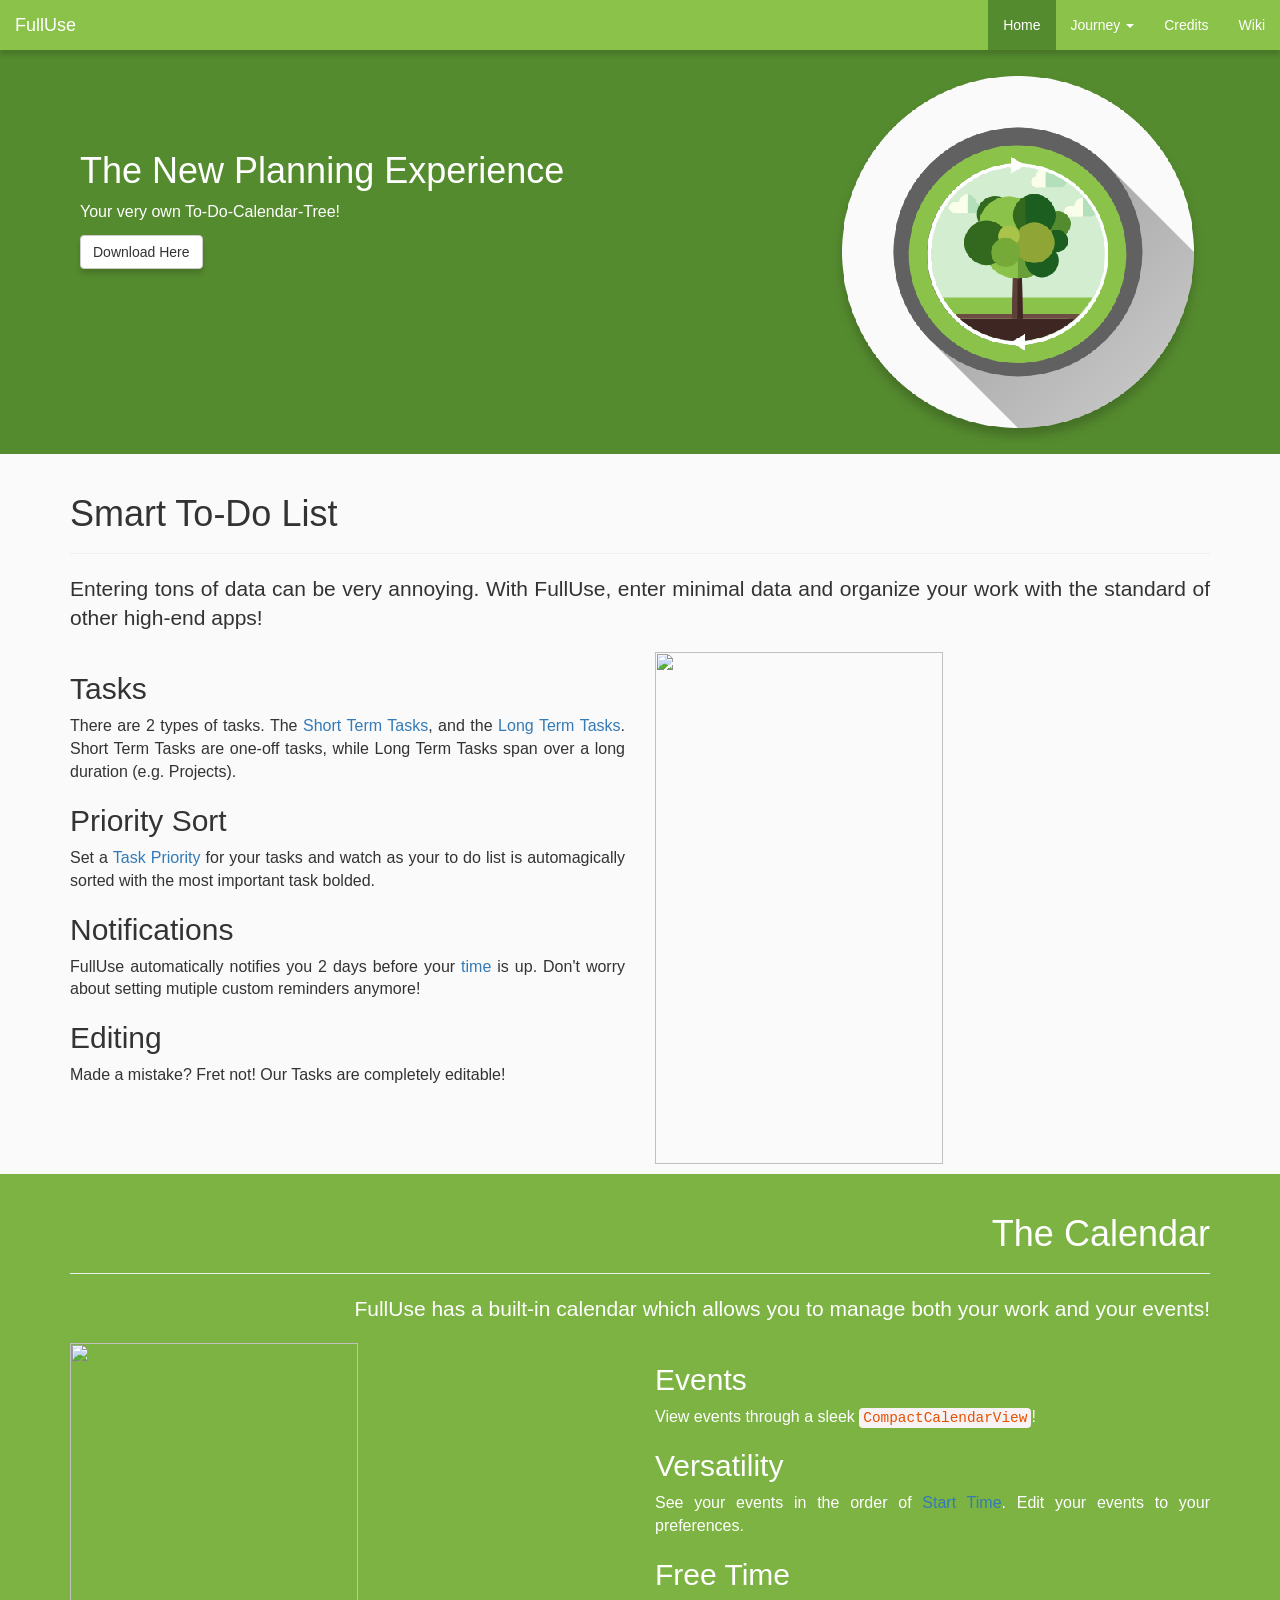
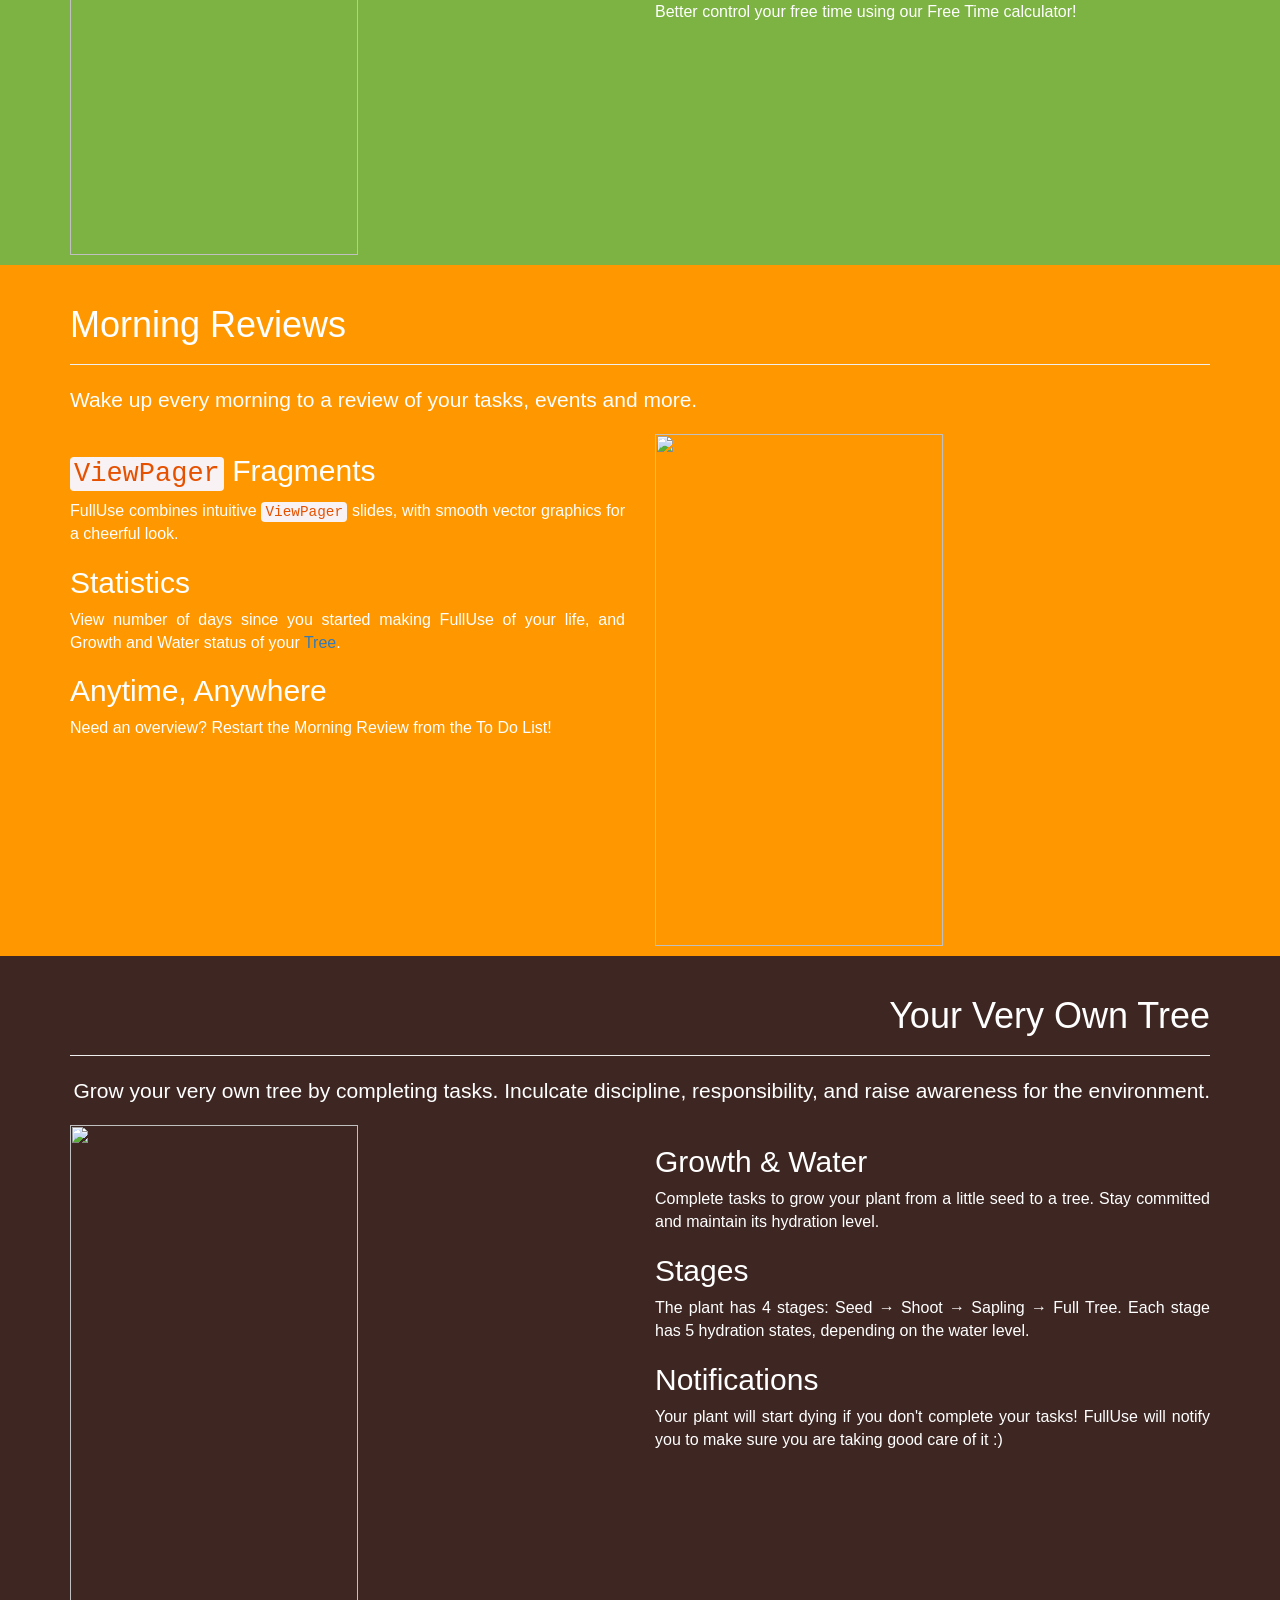
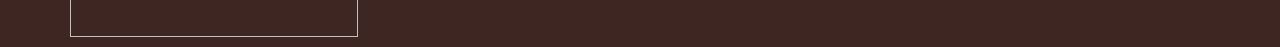
==== fulluse-webreport-master/index.html @ fb4ee41f "Added reload of all files" ====
<!DOCTYPE html>
<html lang="en">
<head>
	<title>FullUse | Home</title>
	<meta charset="utf-8">
	<meta name="viewport" content="width=device-width, initial-scale=1">
	<link rel="stylesheet" type="text/css" href="css/main.css">
	<link rel="stylesheet" href="https://maxcdn.bootstrapcdn.com/bootstrap/3.3.7/css/bootstrap.min.css">
	<link rel="stylesheet" href="css/download-banner.css">
	<link rel="stylesheet" type="text/css" href="css/parallax.css">
	<link rel="stylesheet" type="text/css" href="css/navbar.css">
	<link rel="icon" href="favicon.ico">
	<script src="https://ajax.googleapis.com/ajax/libs/jquery/3.2.1/jquery.min.js"></script>
	<script src="https://maxcdn.bootstrapcdn.com/bootstrap/3.3.7/js/bootstrap.min.js"></script>
</head>
<body>
	<!-- Navigation Bar -->
	<nav class="navbar navbar-inverse navbar-fixed-top">
		<div class="container-fluid">
			<div class="navbar-header">
				<button type="button" class="navbar-toggle" data-toggle="collapse" data-target="#mainNav">
			        <span class="icon-bar"></span>
			        <span class="icon-bar"></span>
			        <span class="icon-bar"></span> 
			     </button>
				<a class="navbar-brand" href="index.html">FullUse</a>
			</div>
			<div class="collapse navbar-collapse" id="mainNav">
				<ul class="nav navbar-nav navbar-right">
					<li class="active"><a href="index.html">Home</a></li>
	      			<li class="dropdown">
	      				<a class="dropdown-toggle" data-toggle="dropdown" href="#">Journey <span class="caret"/></a>
	      				<ul class="dropdown-menu">
				          	<li><a class="dropdown-menu-link" href="changelog.html">Changelog</a></li>
				          	<li><a class="dropdown-menu-link" href="gallery.html">Gallery</a></li>
				          	<li><a class="dropdown-menu-link" href="#">Evaluations</a></li>
	      				</ul>
	      			</li>
	      			<li><a href="#">Credits</a></li>
	      			<li><a href="#">Wiki</a></li>
				</ul>
			</div>
		</div>
	</nav>
	<!-- Download Banner -->
	<div class="container-fluid download-banner">
		<div class="container">
			<div class="media">
				<div class="media-body">
					<h1 class="media-heading">The New Planning Experience</h1>
					<p>Your very own To-Do-Calendar-Tree!</p>
					<button type="button" class="btn btn-default" onclick="download('apk/alpha/v0.0.4 8-8-2017.apk')">Download Here</button>
					<iframe id="download_iFrame" style="display: none;"></iframe>
					<script type="text/javascript">
						function download(url) {
							document.getElementById("download_iFrame").src = url;
						}
					</script>
				</div>
				<div class="media-right">
					<img src="img/ic_launcher.png" class="media-object" style="width: 30vw;"/>
				</div>
			</div>
		</div>
	</div>
	<div class="container-fluid">
		<div class="container home-section">
			<div class="page-header">
				<h1>Smart To-Do List</h1>
			</div>
			<p class="lead text-justify">Entering tons of data can be very annoying. With FullUse, enter minimal data and organize your work with the standard of other high-end apps!</p>
			<div class="row">
				<div class="col-xs-12 col-sm-6">
					<!-- Tasks Information -->
					<h2>Tasks</h2>
					<p class="text-justify">There are 2 types of tasks. The <a href="wiki.html#STT">Short Term Tasks</a>, and the <a href="wiki.html#LTT">Long Term Tasks</a>.
					Short Term Tasks are one-off tasks, while Long Term Tasks span over a long duration (e.g. Projects).</p>
					<!-- Priority Sort Brief Information -->
					<h2>Priority Sort</h2>
					<p class="text-justify">Set a <a href="wiki.html#PRIORITY">Task Priority</a> for your tasks and watch as your to do list is automagically sorted with the most important task bolded.</p>
					<!-- Notification Brief Information -->
					<h2>Notifications</h2>
					<p class="text-justify">FullUse automatically notifies you 2 days before your <a href="wiki.html#STTDUEDATE">time</a> is up. Don't worry about setting mutiple custom reminders anymore!</p>
					<!-- Editing Brief Information -->
					<h2>Editing</h2>
					<p class="text-justify">Made a mistake? Fret not! Our Tasks are completely editable!</p>
				</div>
				<div class="col-xs-12 col-sm-6 pull-right">
					<img src="img/tasks.png" style="width: 22.5vw; height:40vw;"/>
				</div>
				</div>
			</div>
		</div>
	</div>
	<div class="container-fluid" style="background-color: #7CB342; color: #FFF;">
		<div class="container home-section">
			<div class="page-header page-header-right">
				<h1>The Calendar</h1>
			</div>
			<p class="lead text-justify p-right">FullUse has a built-in calendar which allows you to manage both your work and your events!</p>
			<div class="row">
				<div class="col-xs-12 col-sm-6">
					<img src="img/calendar.png" style="width: 22.5vw; height:40vw;"/>
				</div>
				<div class="col-xs-12 col-sm-6">
					<!-- Events Information -->
					<h2>Events</h2>
					<p class="text-justify">View events through a sleek <a href="credits.html#CCV"><code>CompactCalendarView</code></a>!</p>
					<h2>Versatility</h2>
					<p class="text-justify">See your events in the order of <a href="wiki.html/#EVENTSTARTTIME">Start Time</a>. Edit your events to your preferences.</p>
					<!-- Free Time Brief Information -->
					<h2>Free Time</h2>
					<p class="text-justify">Better control your free time using our Free Time calculator!</p>
				</div>
			</div>
		</div>
	</div>
	<div class="container-fluid" style="background-color: #FF9800; color: #FFF;">
		<div class="container home-section">
			<div class="page-header">
				<h1>Morning Reviews</h1>
			</div>
			<p class="lead text-justify">Wake up every morning to a review of your tasks, events and more.</p>
			<div class="row">
				<div class="col-xs-12 col-sm-6">
					<!-- Events Information -->
					<h2><code>ViewPager</code> Fragments</h2>
					<p class="text-justify">FullUse combines intuitive <code>ViewPager</code> slides, with smooth vector graphics for a cheerful look.</p>
					<h2>Statistics</h2>
					<p class="text-justify">View number of days since you started making FullUse of your life, and Growth and Water status of your <a href="wiki.html#TREE">Tree</a>.</p>
					<!-- Free Time Brief Information -->
					<h2>Anytime, Anywhere</h2>
					<p class="text-justify">Need an overview? Restart the Morning Review from the To Do List!</p>
				</div>
				<div class="col-xs-12 col-sm-6 pull-right">
					<img src="img/morning review.png" style="width: 22.5vw; height:40vw;"/>
				</div>
			</div>
		</div>
	</div>
	<div class="container-fluid" style="background-color: #3E2723; color: #FFF;">
		<div class="container home-section">
			<div class="page-header page-header-right">
				<h1>Your Very Own Tree</h1>
			</div>
			<p class="lead text-justify p-right">Grow your very own tree by completing tasks. Inculcate discipline, responsibility, and raise awareness for the environment.</p>
			<div class="row">
				<div class="col-xs-12 col-sm-6"><img src="img/Tree Analysis.png" style="width: 22.5vw; height:40vw;"></div>
				<div class="col-xs-12 col-sm-6">
					<!-- Events Information -->
					<h2>Growth &amp; Water</h2>
					<p class="text-justify">Complete tasks to grow your plant from a little seed to a tree. Stay committed and maintain its hydration level.</p>
					<h2>Stages</h2>
					<p class="text-justify">The plant has 4 stages: Seed &rarr; Shoot &rarr; Sapling &rarr; Full Tree. Each stage has 5 hydration states, depending on the water level.</p>
					<h2>Notifications</h2>
					<p class="text-justify">Your plant will start dying if you don't complete your tasks! FullUse will notify you to make sure you are taking good care of it :)</p>
				</div>
			</div>
		</div>
	</div>
</body>
</html>
---- fulluse-webreport-master/css/main.css ----
/*General Definitions*/

body {
	background-color: #FAFAFA !important;
}

/*Images*/

img {
	image-rendering: auto;
  	image-rendering: crisp-edges;
  	image-rendering: pixelated;
}

/*paragraph*/

p {
	font-size: 16px;
}

code {

	color: #000000 !important;
	text-decoration-color: #000000 !important;
}

a {
	color:white;
}

code {
	color: #E65100 !important;
	text-decoration-color: #E65100 !important;
}


.page-header-right {
	text-align: right;
}

.p-right {
	text-align: right !important;
}

.home-section {
	padding-bottom: 10px;
}
---- fulluse-webreport-master/css/download-banner.css ----
/*Download Banner*/

.download-banner {
	position: relative;
	margin-top: 50px;
	background-color: #558B2F;
	color: #FFF !important;
}

.media {
	padding-top: 10px !important;
	padding-bottom: 10px !important;
}

.media-heading {
	position: absolute;
	top: 30%;
	transform: translateY(-50%);
}

.media-body p {
	position: absolute;
	top: 40%;
	transform: translateY(-50%);
} 

.media-body button {
	position: absolute;
	top: 50%;
	transform: translateY(-50%);

	transition: 0.3s ease;
	box-shadow: 0px 5px 5px rgba(0,0,0,0.15);
}

.media-body button:hover {
	background-color: rgb(230,230,230);
	box-shadow: 0px 10px 10px rgba(0,0,0,0.15);
}

.media-body {
	padding: 10px !important;
}

@media screen and (max-width: 966px) {
	.media-heading {
		font-size: 26px;
	}
}

@media screen and (max-width: 720px) {
	.download-banner .container {
		padding-top: 25px !important;
	}

	.media, .media-body {
		overflow: visible !important;
	}

	.media-heading {
		position: static;
		font-size: 21px;
	}

	.media-body p {
		padding-top: 10px;
		position: static;
	} 

	.media-body button {
		position: static;
		transition: 0.3s ease;
		box-shadow: 0px 5px 5px rgba(0,0,0,0.15);
	}

	.media-body button:hover {
		background-color: rgb(230,230,230);
		box-shadow: 0px 10px 10px rgba(0,0,0,0.15);
	}
}

@media screen and (max-width: 600px) {
	.media-right img {
		display: none;
	}
}

@media screen and (max-width: 414px) {

	.download-banner .container {
		padding-top: 20px !important;
	}

	.media, .media-body {
		overflow: visible !important;
	}

	.media-heading {
		position: static;
		font-size: 21px;
	}

	.media-body p {
		padding-top: 10px;
		position: static;
	} 

	.media-body button {
		position: static;
		transition: 0.3s ease;
		box-shadow: 0px 5px 5px rgba(0,0,0,0.15);
	}

	.media-body button:hover {
		background-color: rgb(230,230,230);
		box-shadow: 0px 10px 10px rgba(0,0,0,0.15);
	}
/*Download Banner*/

.download-banner {
	height: 100;
	position: relative;
	margin-top: 50px;
	background-color: #558B2F;
	color: #FFF !important;
}

.media {
	padding-top: 10px !important;
	padding-bottom: 10px !important;
}

.media-heading {
	position: absolute;
	top: 30%;
	transform: translateY(-50%);
}

.media-body p {
	position: absolute;
	top: 40%;
	transform: translateY(-50%);
} 

.media-body button {
	position: absolute;
	top: 50%;
	transform: translateY(-50%);

	transition: 0.3s ease;
	box-shadow: 0px 5px 5px rgba(0,0,0,0.15);
}

.media-body button:hover {
	background-color: rgb(230,230,230);
	box-shadow: 0px 10px 10px rgba(0,0,0,0.15);
}

.media-body {
	padding: 10px !important;
}

@media screen and (max-width: 966px) {
	.media-heading {
		font-size: 26px;
	}
}

@media screen and (max-width: 720px) {
	.download-banner .container {
		padding-top: 25px !important;
	}

	.media, .media-body {
		overflow: visible !important;
	}

	.media-heading {
		position: static;
		font-size: 21px;
	}

	.media-body p {
		padding-top: 10px;
		position: static;
	} 

	.media-body button {
		position: static;
		transition: 0.3s ease;
		box-shadow: 0px 5px 5px rgba(0,0,0,0.15);
	}

	.media-body button:hover {
		background-color: rgb(230,230,230);
		box-shadow: 0px 10px 10px rgba(0,0,0,0.15);
	}
}

@media screen and (max-width: 600px) {
	.media-right img {
		display: none;
	}
}

@media screen and (max-width: 414px) {

	.download-banner .container {
		padding-top: 20px !important;
	}

	.media, .media-body {
		overflow: visible !important;
	}

	.media-heading {
		position: static;
		font-size: 21px;
	}

	.media-body p {
		padding-top: 10px;
		position: static;
	} 

	.media-body button {
		position: static;
		transition: 0.3s ease;
		box-shadow: 0px 5px 5px rgba(0,0,0,0.15);
	}

	.media-body button:hover {
		background-color: rgb(230,230,230);
		box-shadow: 0px 10px 10px rgba(0,0,0,0.15);
	}
}
---- fulluse-webreport-master/css/navbar.css ----
/*Navigation Bar*/

nav {
	border-radius: 0px !important;
	box-shadow: 0px 5px 5px rgba(0,0,0,0.15);
	margin-bottom: 0px !important;
	border: none !important;
	z-index: 3;
	background-color: #8BC34A !important;
}


ul.nav li a {
	color: #FFF !important;
}

@media screen and (max-width: 750px) {
	ul.dropdown-menu li a {
		color: #FFF !important;
	}
}

@media screen and (min-width: 751px) {
	ul.dropdown-menu li a {
		color: #212121 !important;
	}
}

ul.nav li.active a:not(.dropdown-menu-link) {
	background-color: #558B2F !important;
}

.navbar-header a.navbar-brand {
	color: #FFF !important;
}

.navbar-inverse .navbar-toggle {
	background-color: #558B2F !important;
	border-color: #558B2F !important;
}

.navbar-inverse .navbar-collapse, .navbar-form {
	border-color: #558B2F !important;
}

.navbar-nav>.open>a:hover, .navbar-inverse .navbar-nav>.open>a{
	background-color: #558B2F !important;
}
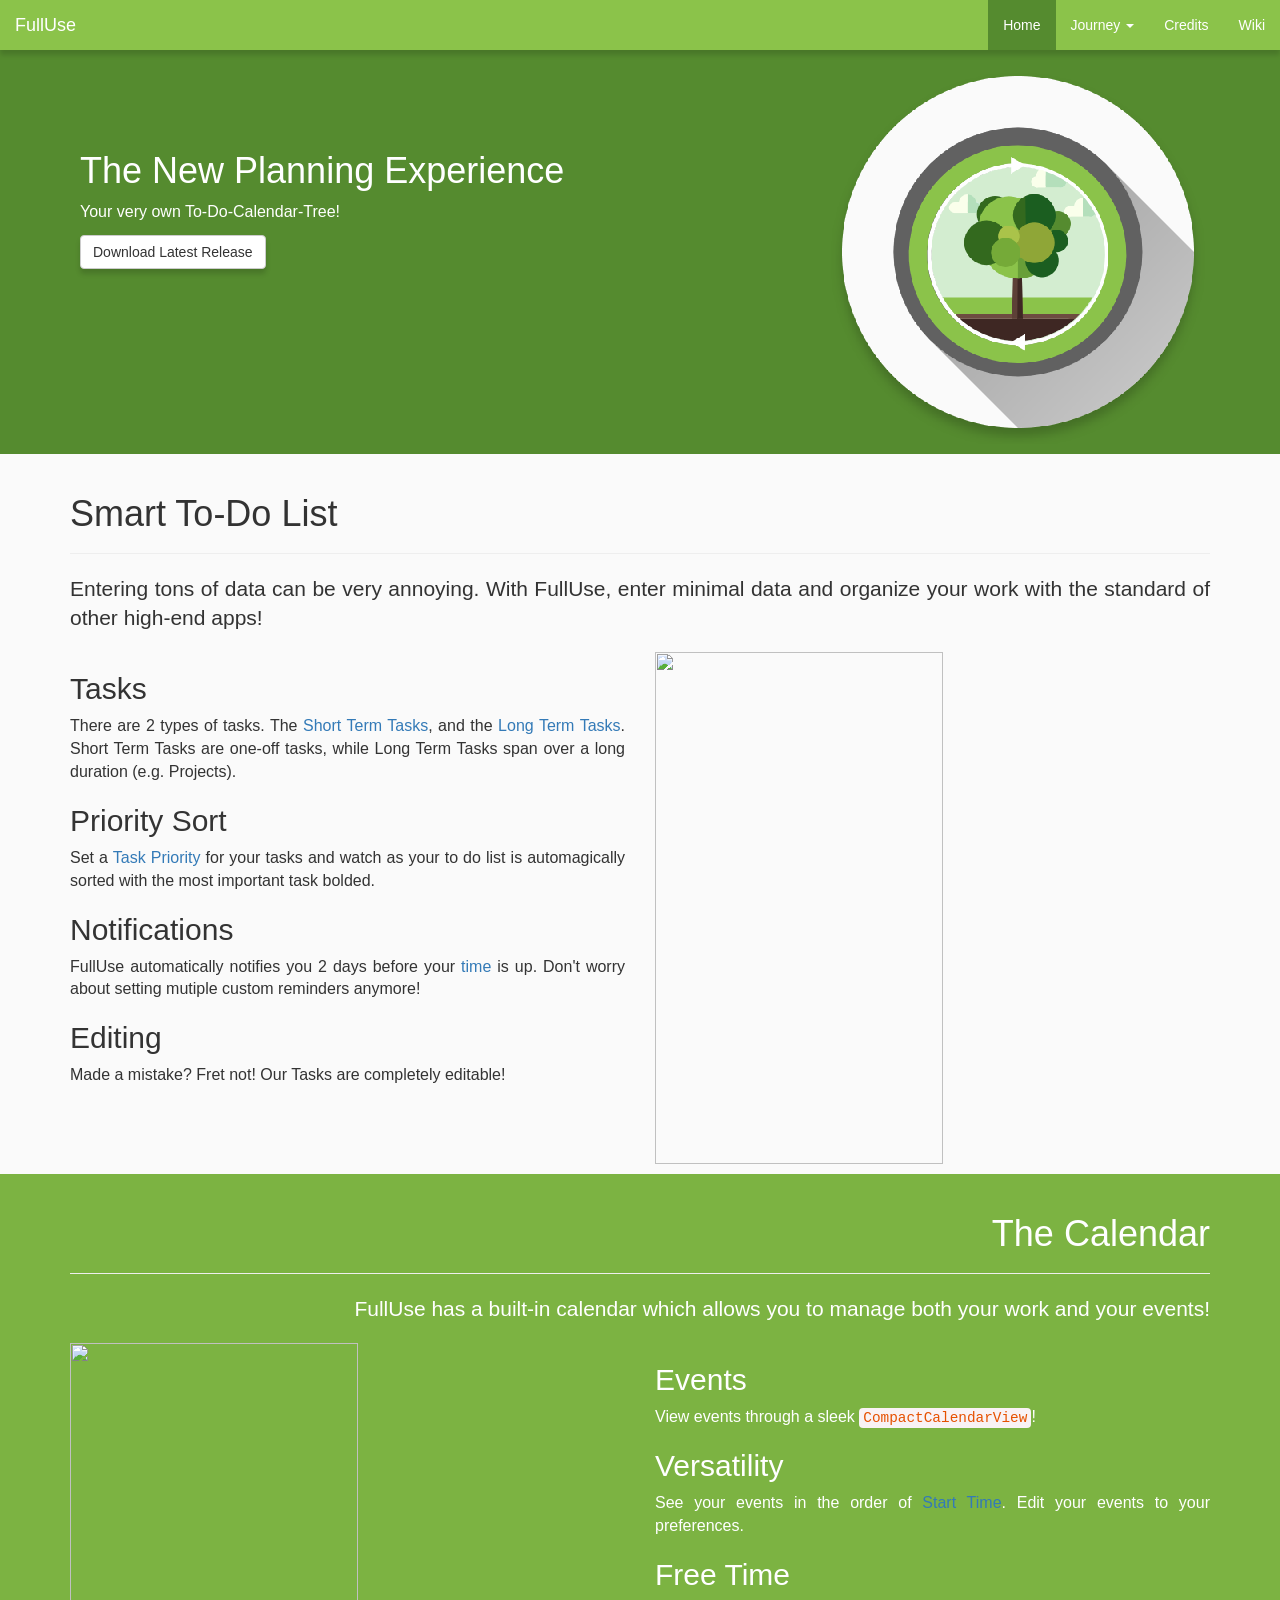
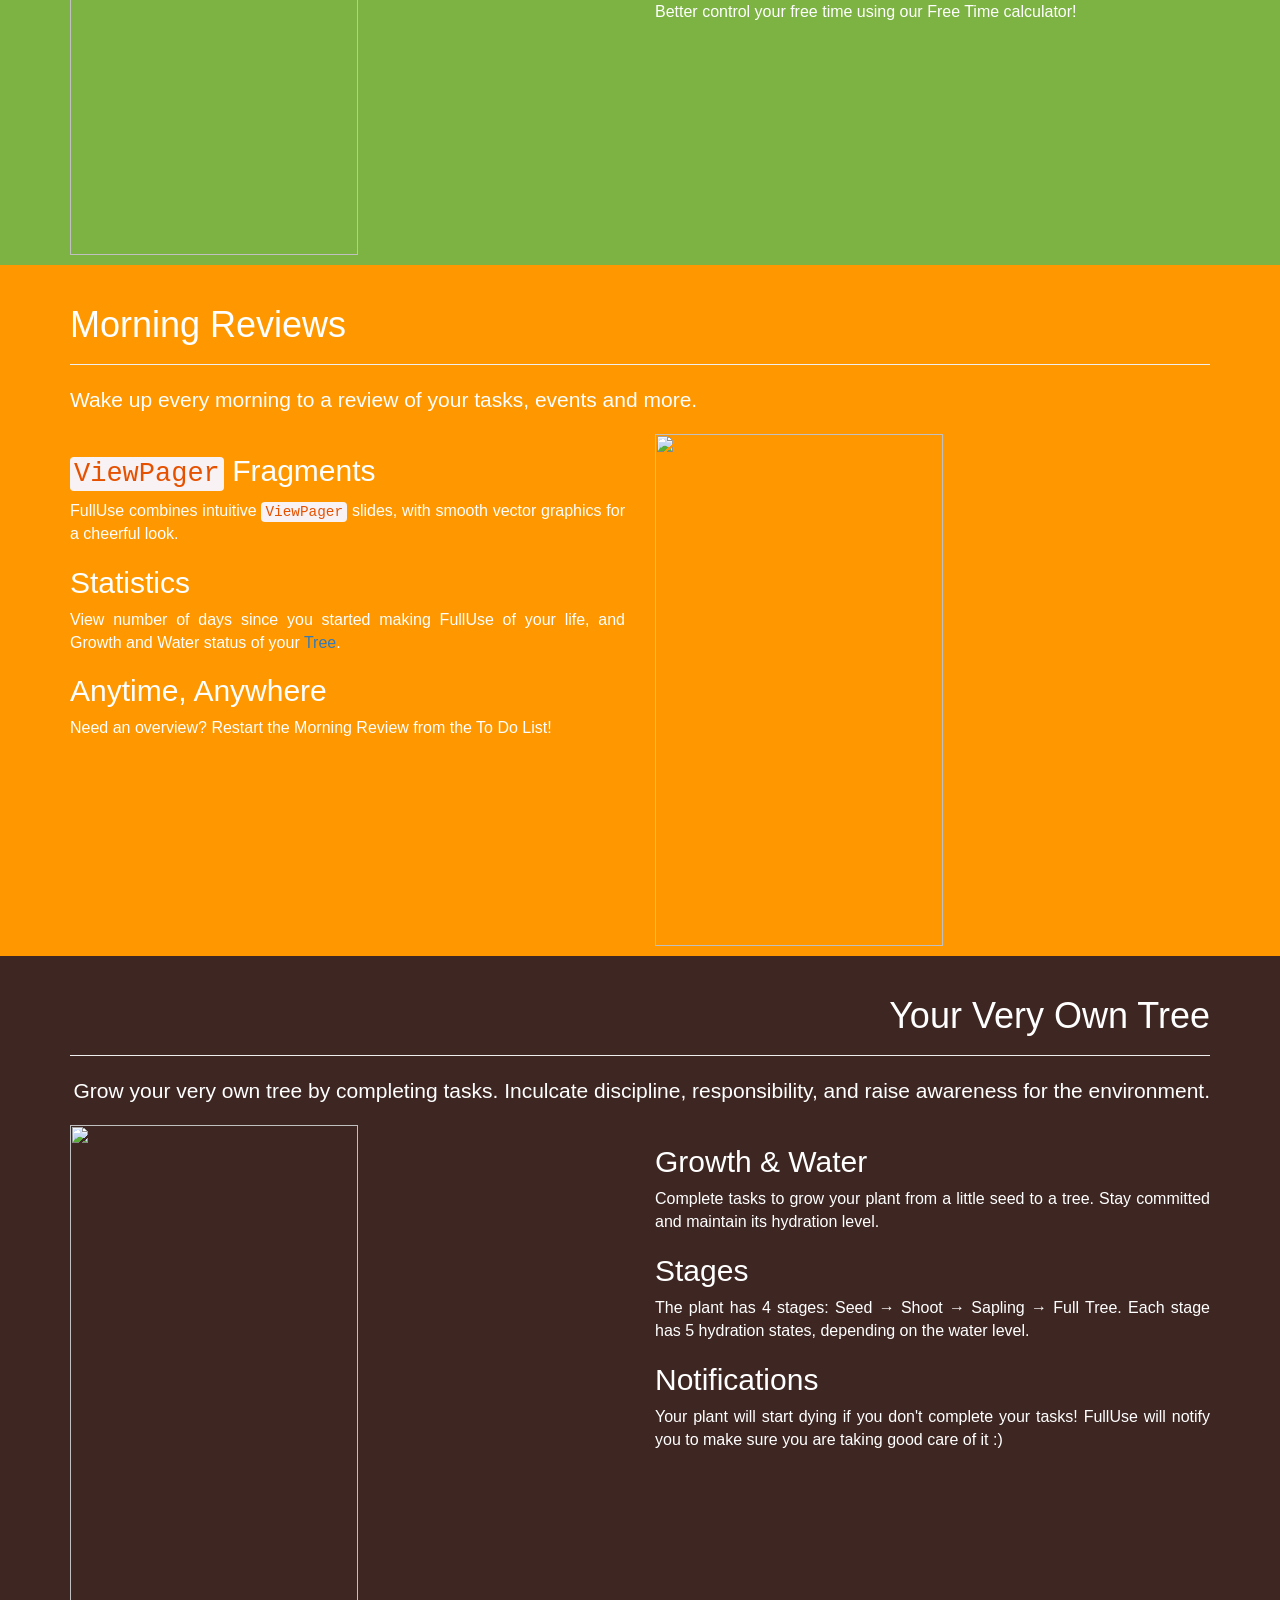
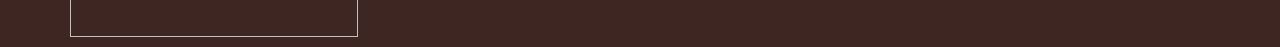
==== commit b80a4d2c: "derp" ====
--- a/fulluse-webreport-master/index.html
+++ b/fulluse-webreport-master/index.html
@@ -49,7 +49,7 @@
 				<div class="media-body">
 					<h1 class="media-heading">The New Planning Experience</h1>
 					<p>Your very own To-Do-Calendar-Tree!</p>
-					<button type="button" class="btn btn-default" onclick="download('apk/alpha/v0.0.4 8-8-2017.apk')">Download Here</button>
+					<button type="button" class="btn btn-default" onclick="download('apk/alpha/v0.0.7 14-8-2017.apk')">Download Latest Release</button>
 					<iframe id="download_iFrame" style="display: none;"></iframe>
 					<script type="text/javascript">
 						function download(url) {
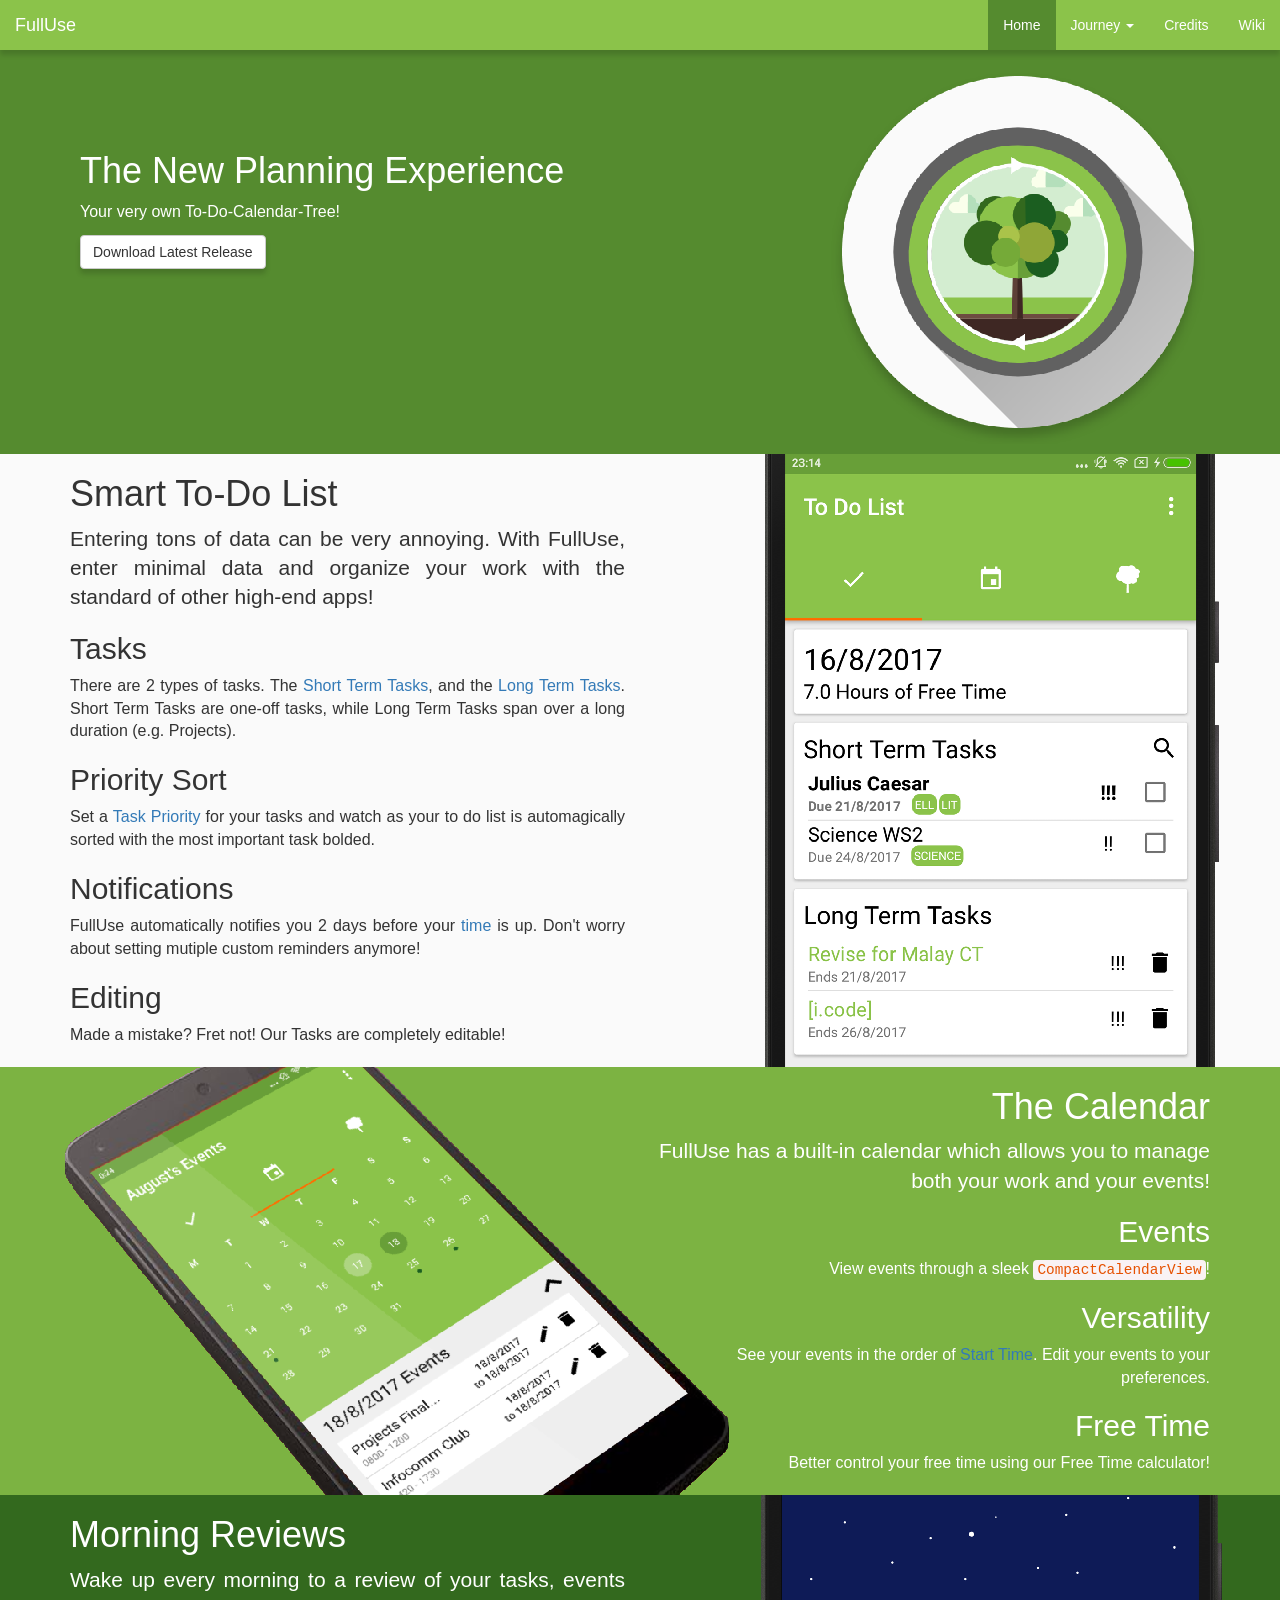
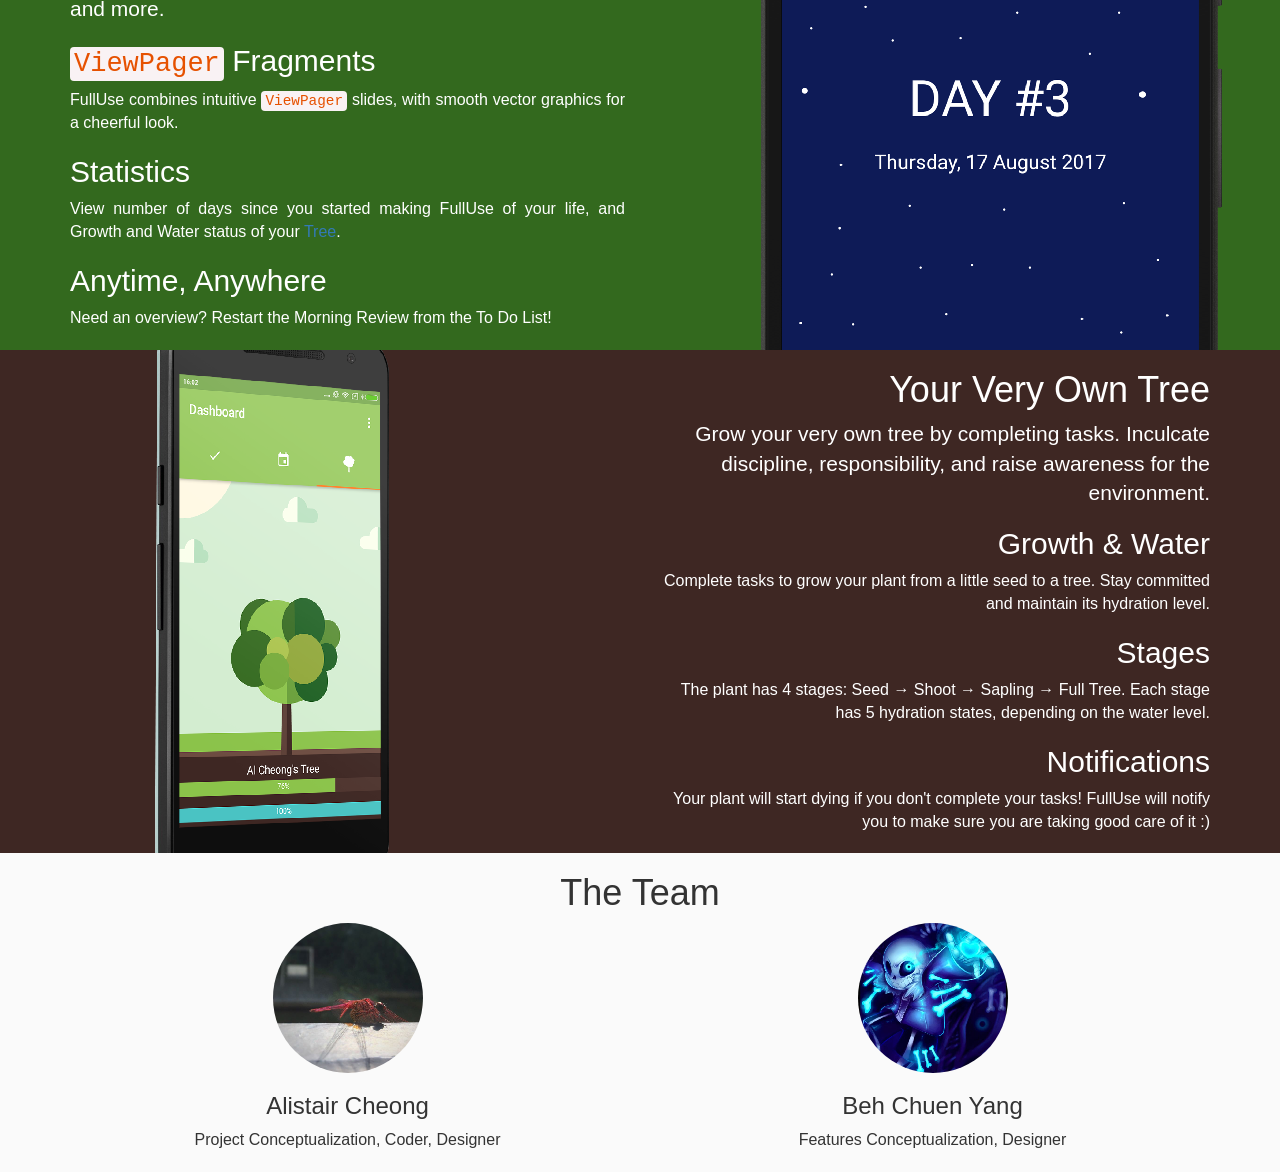
==== commit 2eb8ce4d: "Add files via upload" ====
--- a/fulluse-webreport-master/index.html
+++ b/fulluse-webreport-master/index.html
@@ -36,7 +36,7 @@
 				          	<li><a class="dropdown-menu-link" href="#">Evaluations</a></li>
 	      				</ul>
 	      			</li>
-	      			<li><a href="#">Credits</a></li>
+	      			<li><a href="credits.html">Credits</a></li>
 	      			<li><a href="#">Wiki</a></li>
 				</ul>
 			</div>
@@ -49,7 +49,7 @@
 				<div class="media-body">
 					<h1 class="media-heading">The New Planning Experience</h1>
 					<p>Your very own To-Do-Calendar-Tree!</p>
-					<button type="button" class="btn btn-default" onclick="download('apk/alpha/v0.0.7 14-8-2017.apk')">Download Latest Release</button>
+					<button type="button" class="btn btn-default" onclick="download('apk/alpha/v0.0.8 16-8-2017.apk')">Download Latest Release</button>
 					<iframe id="download_iFrame" style="display: none;"></iframe>
 					<script type="text/javascript">
 						function download(url) {
@@ -64,14 +64,13 @@
 		</div>
 	</div>
 	<div class="container-fluid">
-		<div class="container home-section">
-			<div class="page-header">
-				<h1>Smart To-Do List</h1>
-			</div>
-			<p class="lead text-justify">Entering tons of data can be very annoying. With FullUse, enter minimal data and organize your work with the standard of other high-end apps!</p>
+		<div class="container home-section absolute-image-row">
+			
+			<h1>Smart To-Do List</h1>
 			<div class="row">
 				<div class="col-xs-12 col-sm-6">
 					<!-- Tasks Information -->
+					<p class="lead text-justify">Entering tons of data can be very annoying. With FullUse, enter minimal data and organize your work with the standard of other high-end apps!</p>
 					<h2>Tasks</h2>
 					<p class="text-justify">There are 2 types of tasks. The <a href="wiki.html#STT">Short Term Tasks</a>, and the <a href="wiki.html#LTT">Long Term Tasks</a>.
 					Short Term Tasks are one-off tasks, while Long Term Tasks span over a long duration (e.g. Projects).</p>
@@ -85,45 +84,38 @@
 					<h2>Editing</h2>
 					<p class="text-justify">Made a mistake? Fret not! Our Tasks are completely editable!</p>
 				</div>
-				<div class="col-xs-12 col-sm-6 pull-right">
-					<img src="img/tasks.png" style="width: 22.5vw; height:40vw;"/>
-				</div>
-				</div>
+				<img src="mockup/Smart To Do List_nexus5x-portrait.png" class="absolute-image-right" />
 			</div>
 		</div>
 	</div>
 	<div class="container-fluid" style="background-color: #7CB342; color: #FFF;">
-		<div class="container home-section">
-			<div class="page-header page-header-right">
-				<h1>The Calendar</h1>
-			</div>
-			<p class="lead text-justify p-right">FullUse has a built-in calendar which allows you to manage both your work and your events!</p>
+		<div class="container home-section absolute-image-row">
+
+			<h1 class="page-header-right">The Calendar</h1>
+			
 			<div class="row">
-				<div class="col-xs-12 col-sm-6">
-					<img src="img/calendar.png" style="width: 22.5vw; height:40vw;"/>
-				</div>
-				<div class="col-xs-12 col-sm-6">
+				<div class="col-xs-12 col-sm-6 pull-right" style="text-align: right;">
+					<p class="lead right">FullUse has a built-in calendar which allows you to manage both your work and your events!</p>
 					<!-- Events Information -->
 					<h2>Events</h2>
-					<p class="text-justify">View events through a sleek <a href="credits.html#CCV"><code>CompactCalendarView</code></a>!</p>
+					<p class="right">View events through a sleek <a href="credits.html#CCV"><code>CompactCalendarView</code></a>!</p>
 					<h2>Versatility</h2>
-					<p class="text-justify">See your events in the order of <a href="wiki.html/#EVENTSTARTTIME">Start Time</a>. Edit your events to your preferences.</p>
+					<p class="right">See your events in the order of <a href="wiki.html/#EVENTSTARTTIME">Start Time</a>. Edit your events to your preferences.</p>
 					<!-- Free Time Brief Information -->
 					<h2>Free Time</h2>
-					<p class="text-justify">Better control your free time using our Free Time calculator!</p>
+					<p class="right">Better control your free time using our Free Time calculator!</p>
 				</div>
+				<img src="mockup/Event Calendar_nexus5x-angle.png" class="absolute-image-left1" />
 			</div>
 		</div>
 	</div>
-	<div class="container-fluid" style="background-color: #FF9800; color: #FFF;">
-		<div class="container home-section">
-			<div class="page-header">
-				<h1>Morning Reviews</h1>
-			</div>
-			<p class="lead text-justify">Wake up every morning to a review of your tasks, events and more.</p>
+	<div class="container-fluid" style="background-color: #33691E; color: #FFF;">
+		<div class="container home-section absolute-image-row">
+			<h1>Morning Reviews</h1>
 			<div class="row">
 				<div class="col-xs-12 col-sm-6">
 					<!-- Events Information -->
+					<p class="lead text-justify">Wake up every morning to a review of your tasks, events and more.</p>
 					<h2><code>ViewPager</code> Fragments</h2>
 					<p class="text-justify">FullUse combines intuitive <code>ViewPager</code> slides, with smooth vector graphics for a cheerful look.</p>
 					<h2>Statistics</h2>
@@ -132,28 +124,41 @@
 					<h2>Anytime, Anywhere</h2>
 					<p class="text-justify">Need an overview? Restart the Morning Review from the To Do List!</p>
 				</div>
-				<div class="col-xs-12 col-sm-6 pull-right">
-					<img src="img/morning review.png" style="width: 22.5vw; height:40vw;"/>
-				</div>
+				<img src="mockup/Morning Review_nexus5x-portrait.png" class="absolute-image-right morning-review-mockup"/>
 			</div>
 		</div>
 	</div>
 	<div class="container-fluid" style="background-color: #3E2723; color: #FFF;">
-		<div class="container home-section">
-			<div class="page-header page-header-right">
-				<h1>Your Very Own Tree</h1>
-			</div>
-			<p class="lead text-justify p-right">Grow your very own tree by completing tasks. Inculcate discipline, responsibility, and raise awareness for the environment.</p>
+		<div class="container home-section absolute-image-row">
+			<h1 class="page-header-right">Your Very Own Tree</h1>
 			<div class="row">
-				<div class="col-xs-12 col-sm-6"><img src="img/Tree Analysis.png" style="width: 22.5vw; height:40vw;"></div>
-				<div class="col-xs-12 col-sm-6">
+				<div class="col-xs-12 col-sm-6 pull-right" style="text-align: right;">
+					<p class="lead right">Grow your very own tree by completing tasks. Inculcate discipline, responsibility, and raise awareness for the environment.</p>
 					<!-- Events Information -->
 					<h2>Growth &amp; Water</h2>
-					<p class="text-justify">Complete tasks to grow your plant from a little seed to a tree. Stay committed and maintain its hydration level.</p>
+					<p class="right">Complete tasks to grow your plant from a little seed to a tree. Stay committed and maintain its hydration level.</p>
 					<h2>Stages</h2>
-					<p class="text-justify">The plant has 4 stages: Seed &rarr; Shoot &rarr; Sapling &rarr; Full Tree. Each stage has 5 hydration states, depending on the water level.</p>
+					<p class="right">The plant has 4 stages: Seed &rarr; Shoot &rarr; Sapling &rarr; Full Tree. Each stage has 5 hydration states, depending on the water level.</p>
 					<h2>Notifications</h2>
-					<p class="text-justify">Your plant will start dying if you don't complete your tasks! FullUse will notify you to make sure you are taking good care of it :)</p>
+					<p class="right">Your plant will start dying if you don't complete your tasks! FullUse will notify you to make sure you are taking good care of it :)</p>
+				</div>
+				<img src="mockup/Tree_nexus5x-slant.png" class="absolute-image-left2">
+			</div>
+		</div>
+	</div>
+	<div class="container-fluid">
+		<div class="container home-section" style="text-align: center;">
+			<h1>The Team</h1>
+			<div class="row">
+				<div class="col-xs-12 col-sm-6">
+					<img src="img/alistair.png" class="img-responsive img-circle img-team" width="150" height="150">
+					<h3>Alistair Cheong</h3>
+					<p>Project Conceptualization, Coder, Designer</p>
+				</div>
+				<div class="col-xs-12 col-sm-6">
+					<img src="img/bcy.png" class="img-responsive img-circle img-team" width="150" height="150">
+					<h3>Beh Chuen Yang</h3>
+					<p>Features Conceptualization, Designer</p>
 				</div>
 			</div>
 		</div>
--- a/fulluse-webreport-master/css/main.css
+++ b/fulluse-webreport-master/css/main.css
@@ -46,5 +46,110 @@
 	padding-bottom: 10px;
 }
 
+img.img-team {
+	display: block;
+	margin: auto;
+}
+
+
+@media screen and (min-width: 1000px) {
+	.absolute-image-right {
+		position: absolute;
+	    right: 0;
+	    top: -100px;
+	    max-width: 40%;	
+	}
+	.absolute-image-left1 {
+		position: absolute;
+		display: block;
+		left: 0px;
+		margin: 0;
+		max-width: 60%;
+		top: -70px;
+		z-index: 0;
+	}
+	.morning-review-mockup {
+		top: -200px;
+	}
+	.absolute-image-left2 {
+		position: absolute;
+		display: block;
+		left: 100px;
+		margin: 0;
+		max-width: 20%;
+		top: -30px;
+		z-index: 0;
+	}
+	.right {
+		text-align: right;
+	}
+}
+
+@media screen and (min-width: 768px) and (max-width: 999px) {
+	.absolute-image-right {
+		position: absolute;
+	    right: 0;
+	    top: 20px;
+	    max-width: 30%;	
+	    margin: auto;
+	}
+	.absolute-image-left1 {
+		position: absolute;
+		display: block;
+		left: -10px;
+		top: -5px;
+		margin: 0;
+		max-width: 60%;
+		z-index: 0;
+	}
+	.absolute-image-left2 {
+		position: absolute;
+		display: block;
+		left: -10px;
+		top: -5px;
+		margin: 0;
+		max-width: 30%;
+		z-index: 0;
+	}
+	.right {
+		text-align: right;
+	}
+}
+
+.absolute-image-row {
+	position: relative; overflow: hidden;
+}
+
+@media screen and (max-width: 767px) {
+	.absolute-image-right {
+		display: block;
+		margin: auto;
+		margin-top: 40px;
+		margin-bottom: -150px;
+		max-width: 40%;
+		text-align: center;
+	}
+
+	.absolute-image-left1 {
+		display: block;
+		margin: auto;
+		max-width: 50%;
+		text-align: center;
+	}
+	.absolute-image-left2 {
+		display: block;
+		margin: auto;
+		max-width: 50%;
+		text-align: center;
+	}
+	.page-header-right, .right, h2 {
+		text-align: justify;
+	}
+}
+
+
+
+
+
 
 	
